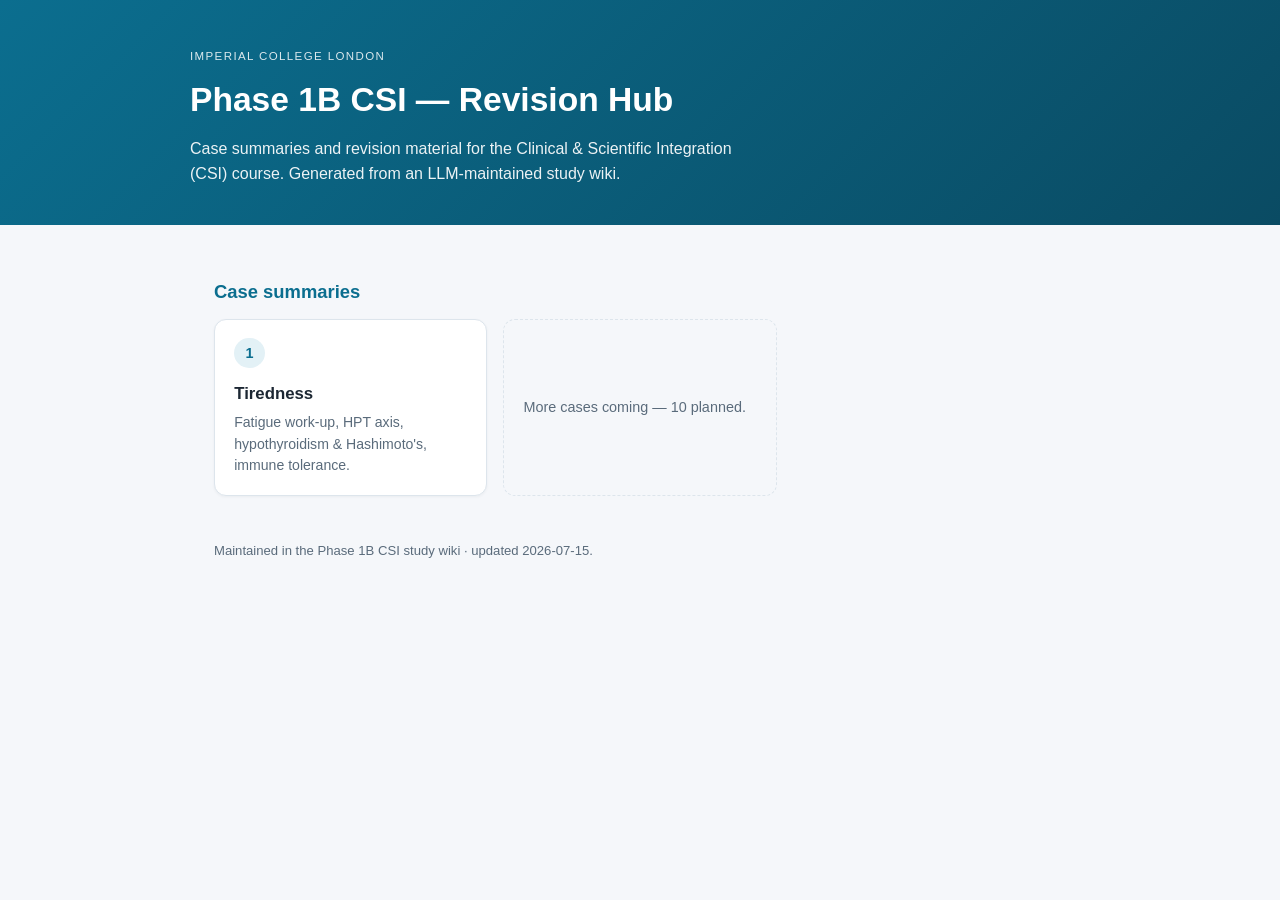
==== index.html @ 8f4231dc "Publish Phase 1B CSI revision site Add static GitHub Pages site (landing index.html + tiredness case" ====
<!DOCTYPE html>
<html lang="en">
<head>
<meta charset="utf-8" />
<meta name="viewport" content="width=device-width, initial-scale=1" />
<title>Phase 1B CSI — Revision Hub</title>
<style>
  :root {
    --bg: #f5f7fa;
    --card: #ffffff;
    --ink: #1c2733;
    --muted: #5a6b7b;
    --accent: #0b6e8f;
    --accent-soft: #e3f1f6;
    --line: #dde5ec;
  }
  * { box-sizing: border-box; }
  body {
    margin: 0;
    font-family: -apple-system, BlinkMacSystemFont, "Segoe UI", Roboto, Helvetica, Arial, sans-serif;
    background: var(--bg);
    color: var(--ink);
    line-height: 1.55;
  }
  header {
    background: linear-gradient(135deg, #0b6e8f, #0a4b63);
    color: #fff;
    padding: 3rem 1.5rem 2.4rem;
  }
  header .wrap { max-width: 900px; margin: 0 auto; }
  header .kicker {
    text-transform: uppercase;
    letter-spacing: .12em;
    font-size: .72rem;
    opacity: .85;
    margin: 0 0 .5rem;
  }
  header h1 { margin: 0; font-size: 2.1rem; }
  header p { margin: .7rem 0 0; opacity: .92; max-width: 62ch; }
  main { max-width: 900px; margin: 0 auto; padding: 1.8rem 1.5rem; }
  h2 { font-size: 1.15rem; color: var(--accent); margin: 1.5rem 0 .8rem; }
  .grid { display: grid; grid-template-columns: repeat(auto-fill, minmax(240px, 1fr)); gap: 1rem; }
  a.case {
    display: block;
    background: var(--card);
    border: 1px solid var(--line);
    border-radius: 12px;
    padding: 1.1rem 1.2rem;
    text-decoration: none;
    color: var(--ink);
    box-shadow: 0 1px 3px rgba(16,42,67,.05);
    transition: transform .12s ease, box-shadow .12s ease, border-color .12s ease;
  }
  a.case:hover { transform: translateY(-2px); box-shadow: 0 6px 18px rgba(11,110,143,.15); border-color: #bfe0ea; }
  a.case .num {
    display: inline-grid; place-items: center;
    width: 1.9rem; height: 1.9rem;
    background: var(--accent-soft); color: var(--accent);
    border-radius: 50%; font-weight: 700; font-size: .9rem;
    margin-bottom: .6rem;
  }
  a.case h3 { margin: .2rem 0 .3rem; font-size: 1.05rem; }
  a.case p { margin: 0; color: var(--muted); font-size: .88rem; }
  .placeholder {
    background: transparent;
    border: 1px dashed var(--line);
    border-radius: 12px;
    padding: 1.1rem 1.2rem;
    color: var(--muted);
    font-size: .9rem;
    display: flex; align-items: center;
  }
  footer { max-width: 900px; margin: 0 auto; padding: 1rem 1.5rem 3rem; color: var(--muted); font-size: .82rem; }
</style>
</head>
<body>
<header>
  <div class="wrap">
    <p class="kicker">Imperial College London</p>
    <h1>Phase 1B CSI — Revision Hub</h1>
    <p>Case summaries and revision material for the Clinical &amp; Scientific Integration (CSI) course. Generated from an LLM-maintained study wiki.</p>
  </div>
</header>

<main>
  <h2>Case summaries</h2>
  <div class="grid">
    <a class="case" href="wiki/analyses/tiredness-key-concepts.html">
      <span class="num">1</span>
      <h3>Tiredness</h3>
      <p>Fatigue work-up, HPT axis, hypothyroidism &amp; Hashimoto's, immune tolerance.</p>
    </a>
    <div class="placeholder">More cases coming — 10 planned.</div>
  </div>
</main>

<footer>
  Maintained in the Phase 1B CSI study wiki · updated 2026-07-15.
</footer>

</body>
</html>
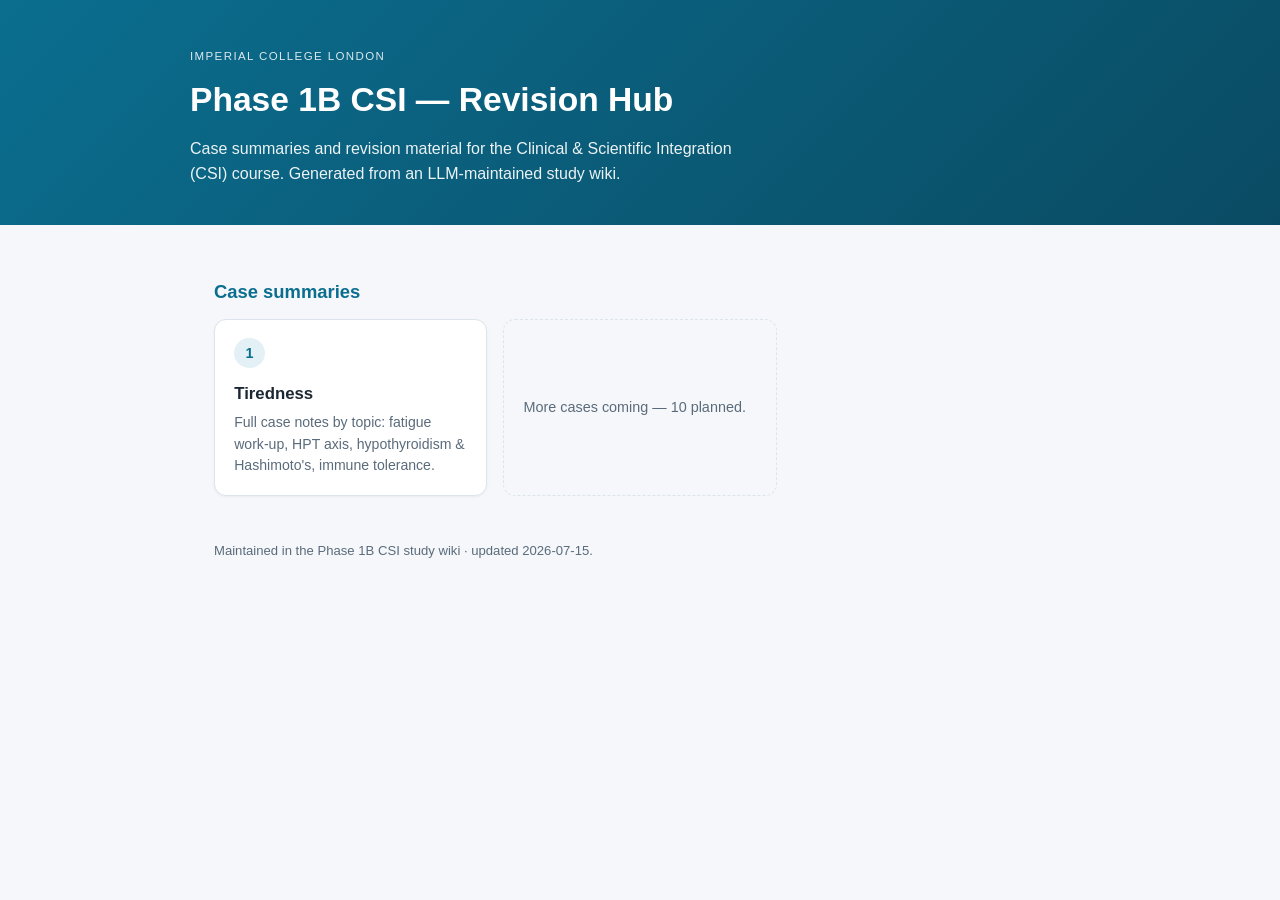
==== commit ad560b7d: "Expand tiredness page to full topic-organised case notes Replace the key-concepts summary with the c" ====
--- a/index.html
+++ b/index.html
@@ -88,7 +88,7 @@
     <a class="case" href="wiki/analyses/tiredness-key-concepts.html">
       <span class="num">1</span>
       <h3>Tiredness</h3>
-      <p>Fatigue work-up, HPT axis, hypothyroidism &amp; Hashimoto's, immune tolerance.</p>
+      <p>Full case notes by topic: fatigue work-up, HPT axis, hypothyroidism &amp; Hashimoto's, immune tolerance.</p>
     </a>
     <div class="placeholder">More cases coming — 10 planned.</div>
   </div>
